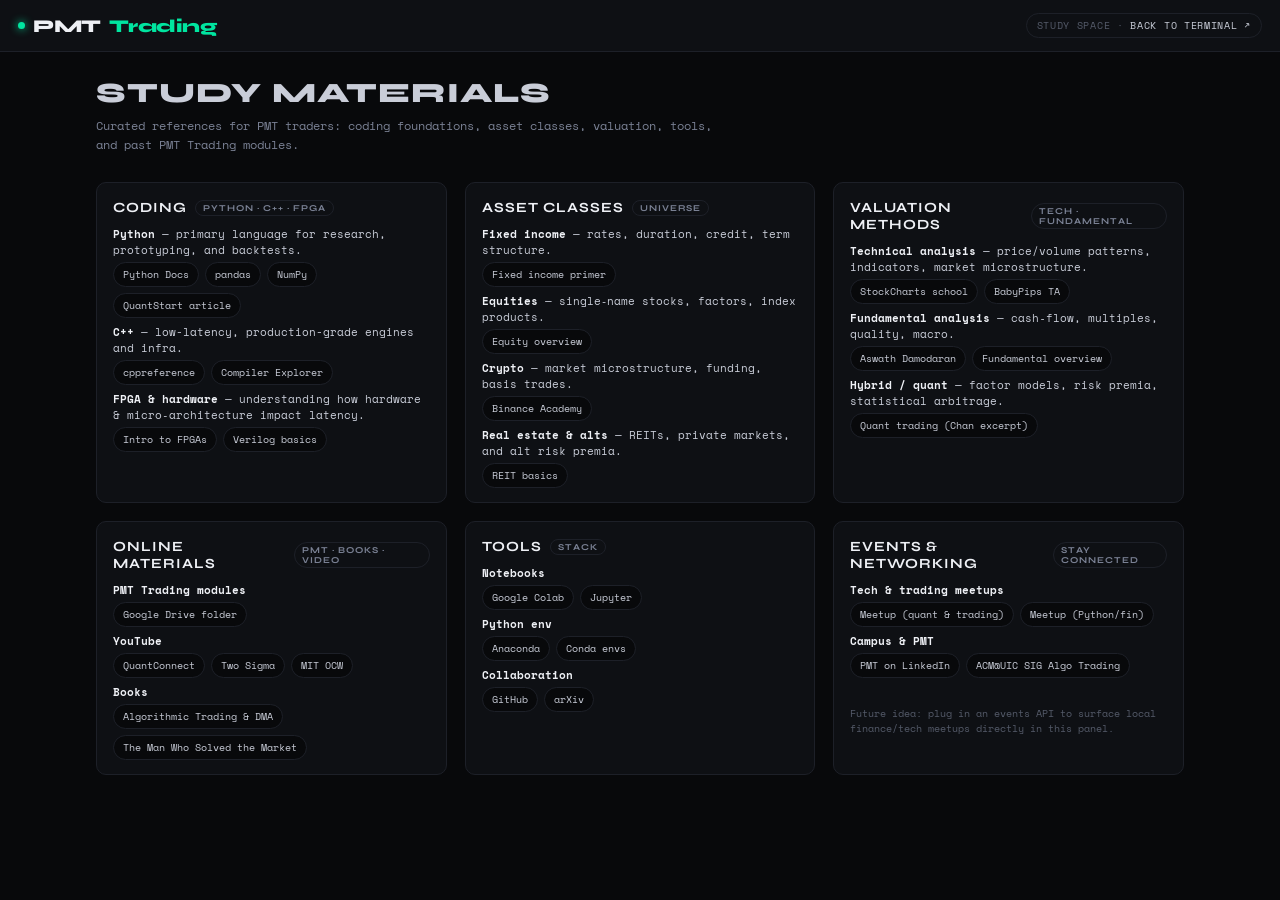
==== code/pmt-study.html @ c18924c0 "Add calendar page, RGB theme, and arcade upgrades Made-with: Cursor" ====
<!DOCTYPE html>
<html lang="en">
<head>
<meta charset="UTF-8" />
<meta name="viewport" content="width=device-width, initial-scale=1.0" />
<title>PMT Trading · Study Materials</title>
<link rel="preconnect" href="https://fonts.googleapis.com" />
<link href="https://fonts.googleapis.com/css2?family=Space+Mono:wght@400;700&family=Syne:wght@400;600;700;800&display=swap" rel="stylesheet" />
<style>
*,*::before,*::after{box-sizing:border-box;margin:0;padding:0}
body{
  min-height:100vh;
  background:#08090b;
  color:#c9cdd8;
  font-family:'Space Mono',monospace;
}
a{color:#4d9fff;text-decoration:none}
a:hover{text-decoration:underline}

/* Topbar (lightweight, echoes main app) */
#topbar{
  height:52px;
  background:#0e1014;
  border-bottom:1px solid #1d2028;
  display:flex;
  align-items:center;
  padding:0 18px;
  gap:18px;
}
#logo{
  font-family:'Syne',sans-serif;
  font-weight:800;
  font-size:18px;
  color:#eef0f5;
  letter-spacing:-0.5px;
  display:flex;
  align-items:center;
  gap:8px;
}
#logo em{color:#00e5a0;font-style:normal}
#logo::before{
  content:'';
  width:7px;height:7px;border-radius:50%;
  background:#00e5a0;
  box-shadow:0 0 8px #00e5a0;
}
.tb-pill{
  margin-left:auto;
  font-size:10px;
  color:#555b6a;
  border:1px solid #1d2028;
  border-radius:999px;
  padding:4px 10px;
  text-transform:uppercase;
  letter-spacing:.7px;
}
.tb-pill a{color:#c9cdd8}

/* Layout */
#shell{
  max-width:1120px;
  margin:24px auto 40px;
  padding:0 16px 32px;
}

header h1{
  font-family:'Syne',sans-serif;
  font-size:28px;
  font-weight:800;
  letter-spacing:1px;
  text-transform:uppercase;
  margin-bottom:6px;
}
header p{
  color:#7a8194;
  font-size:12px;
  max-width:640px;
  line-height:1.6;
}

.grid{
  margin-top:28px;
  display:grid;
  grid-template-columns:repeat(auto-fit,minmax(260px,1fr));
  gap:18px;
}

.card{
  background:#0e1014;
  border:1px solid #1d2028;
  border-radius:10px;
  padding:16px 16px 14px;
  display:flex;
  flex-direction:column;
  gap:10px;
}
.card h2{
  font-family:'Syne',sans-serif;
  font-size:14px;
  letter-spacing:1px;
  text-transform:uppercase;
  color:#eef0f5;
  display:flex;
  align-items:center;
  gap:8px;
}
.tag{
  font-size:9px;
  padding:2px 7px;
  border-radius:999px;
  border:1px solid #1d2028;
  color:#7a8194;
}
.card ul{
  list-style:none;
  display:flex;
  flex-direction:column;
  gap:6px;
  font-size:11px;
}
.card li span.label{
  font-weight:700;
  color:#eef0f5;
}
.pill-links{
  display:flex;
  flex-wrap:wrap;
  gap:6px;
  margin-top:4px;
}
.pill-links a{
  font-size:10px;
  padding:4px 9px;
  border-radius:999px;
  border:1px solid #1d2028;
  background:#08090b;
  color:#c9cdd8;
}
.pill-links a:hover{
  border-color:#4d9fff;
  background:#10131b;
}

.note{
  margin-top:18px;
  font-size:10px;
  color:#555b6a;
}

@media (max-width:640px){
  #shell{margin-top:18px}
  header h1{font-size:22px}
}
</style>
</head>
<body>

<div id="topbar">
  <div id="logo">PMT <em>Trading</em></div>
  <div class="tb-pill">
    Study space · <a href="pmt-trading.html">back to terminal ↗</a>
  </div>
</div>

<main id="shell">
  <header>
    <h1>Study Materials</h1>
    <p>
      Curated references for PMT traders: coding foundations, asset classes,
      valuation, tools, and past PMT Trading modules.
    </p>
  </header>

  <section class="grid">
    <!-- Coding -->
    <article class="card">
      <h2>Coding<span class="tag">Python · C++ · FPGA</span></h2>
      <ul>
        <li>
          <span class="label">Python</span> — primary language for research, prototyping, and backtests.
          <div class="pill-links">
            <a href="https://docs.python.org/3/" target="_blank">Python Docs</a>
            <a href="https://pandas.pydata.org/docs/" target="_blank">pandas</a>
            <a href="https://numpy.org/doc/" target="_blank">NumPy</a>
            <a href="https://www.quantstart.com/articles/backtesting-system-in-python/" target="_blank">QuantStart article</a>
          </div>
        </li>
        <li>
          <span class="label">C++</span> — low-latency, production-grade engines and infra.
          <div class="pill-links">
            <a href="https://en.cppreference.com/w/" target="_blank">cppreference</a>
            <a href="https://godbolt.org/" target="_blank">Compiler Explorer</a>
          </div>
        </li>
        <li>
          <span class="label">FPGA & hardware</span> — understanding how hardware & micro‑architecture impact latency.
          <div class="pill-links">
            <a href="https://www.intel.com/content/www/us/en/docs/programmable/683472/21-4/introduction-to-fpgas.html" target="_blank">Intro to FPGAs</a>
            <a href="https://asic-world.com/verilog/veritut.html" target="_blank">Verilog basics</a>
          </div>
        </li>
      </ul>
    </article>

    <!-- Asset Classes -->
    <article class="card">
      <h2>Asset Classes<span class="tag">Universe</span></h2>
      <ul>
        <li>
          <span class="label">Fixed income</span> — rates, duration, credit, term structure.
          <div class="pill-links">
            <a href="https://www.investopedia.com/terms/f/fixedincome.asp" target="_blank">Fixed income primer</a>
          </div>
        </li>
        <li>
          <span class="label">Equities</span> — single‑name stocks, factors, index products.
          <div class="pill-links">
            <a href="https://www.investopedia.com/terms/e/equity.asp" target="_blank">Equity overview</a>
          </div>
        </li>
        <li>
          <span class="label">Crypto</span> — market microstructure, funding, basis trades.
          <div class="pill-links">
            <a href="https://www.binance.com/en/academy" target="_blank">Binance Academy</a>
          </div>
        </li>
        <li>
          <span class="label">Real estate & alts</span> — REITs, private markets, and alt risk premia.
          <div class="pill-links">
            <a href="https://www.investopedia.com/terms/r/reit.asp" target="_blank">REIT basics</a>
          </div>
        </li>
      </ul>
    </article>

    <!-- Valuation methods -->
    <article class="card">
      <h2>Valuation Methods<span class="tag">Tech · Fundamental</span></h2>
      <ul>
        <li>
          <span class="label">Technical analysis</span> — price/volume patterns, indicators, market microstructure.
          <div class="pill-links">
            <a href="https://school.stockcharts.com/" target="_blank">StockCharts school</a>
            <a href="https://www.babypips.com/learn/forex/technical-analysis" target="_blank">BabyPips TA</a>
          </div>
        </li>
        <li>
          <span class="label">Fundamental analysis</span> — cash‑flow, multiples, quality, macro.
          <div class="pill-links">
            <a href="https://pages.stern.nyu.edu/~adamodar/" target="_blank">Aswath Damodaran</a>
            <a href="https://www.investopedia.com/terms/f/fundamentalanalysis.asp" target="_blank">Fundamental overview</a>
          </div>
        </li>
        <li>
          <span class="label">Hybrid / quant</span> — factor models, risk premia, statistical arbitrage.
          <div class="pill-links">
            <a href="https://www.efrontiers.com/sites/default/files/quantitative_trading_ernie_chan.pdf" target="_blank">Quant trading (Chan excerpt)</a>
          </div>
        </li>
      </ul>
    </article>

    <!-- Online materials -->
    <article class="card">
      <h2>Online Materials<span class="tag">PMT · Books · Video</span></h2>
      <ul>
        <li>
          <span class="label">PMT Trading modules</span>
          <div class="pill-links">
            <a href="https://drive.google.com/drive/u/1/folders/1NErR96wQvUYF7d6U8zVKXZE8G6Xy0hbm" target="_blank">Google Drive folder</a>
          </div>
        </li>
        <li>
          <span class="label">YouTube</span>
          <div class="pill-links">
            <a href="https://www.youtube.com/@QuantConnect" target="_blank">QuantConnect</a>
            <a href="https://www.youtube.com/@TwoSigma" target="_blank">Two Sigma</a>
            <a href="https://www.youtube.com/@mitocw" target="_blank">MIT OCW</a>
          </div>
        </li>
        <li>
          <span class="label">Books</span>
          <div class="pill-links">
            <a href="https://www.goodreads.com/book/show/967894.Algorithmic_Trading_and_DMA" target="_blank">Algorithmic Trading & DMA</a>
            <a href="https://www.goodreads.com/book/show/103699.The_Man_Who_Solved_the_Market" target="_blank">The Man Who Solved the Market</a>
          </div>
        </li>
      </ul>
    </article>

    <!-- Tools -->
    <article class="card">
      <h2>Tools<span class="tag">Stack</span></h2>
      <ul>
        <li>
          <span class="label">Notebooks</span>
          <div class="pill-links">
            <a href="https://colab.research.google.com/" target="_blank">Google Colab</a>
            <a href="https://jupyter.org/" target="_blank">Jupyter</a>
          </div>
        </li>
        <li>
          <span class="label">Python env</span>
          <div class="pill-links">
            <a href="https://www.anaconda.com/download" target="_blank">Anaconda</a>
            <a href="https://docs.conda.io/projects/conda/en/latest/user-guide/tasks/manage-environments.html" target="_blank">Conda envs</a>
          </div>
        </li>
        <li>
          <span class="label">Collaboration</span>
          <div class="pill-links">
            <a href="https://github.com/" target="_blank">GitHub</a>
            <a href="https://arxiv.org/" target="_blank">arXiv</a>
          </div>
        </li>
      </ul>
    </article>

    <!-- Events -->
    <article class="card">
      <h2>Events & Networking<span class="tag">Stay Connected</span></h2>
      <ul>
        <li>
          <span class="label">Tech & trading meetups</span>
          <div class="pill-links">
            <a href="https://www.meetup.com/find/?keywords=quant%20trading" target="_blank">Meetup (quant & trading)</a>
            <a href="https://www.meetup.com/find/?keywords=python%20finance" target="_blank">Meetup (Python/fin)</a>
          </div>
        </li>
        <li>
          <span class="label">Campus & PMT</span>
          <div class="pill-links">
            <a href="https://www.linkedin.com/company/portfolio-management-team/about/" target="_blank">PMT on LinkedIn</a>
            <a href="https://acm-uic.github.io/sigs/algotrading/" target="_blank">ACM@UIC SIG Algo Trading</a>
          </div>
        </li>
      </ul>
      <p class="note">
        Future idea: plug in an events API to surface local finance/tech meetups directly in this panel.
      </p>
    </article>
  </section>
</main>

</body>
</html>
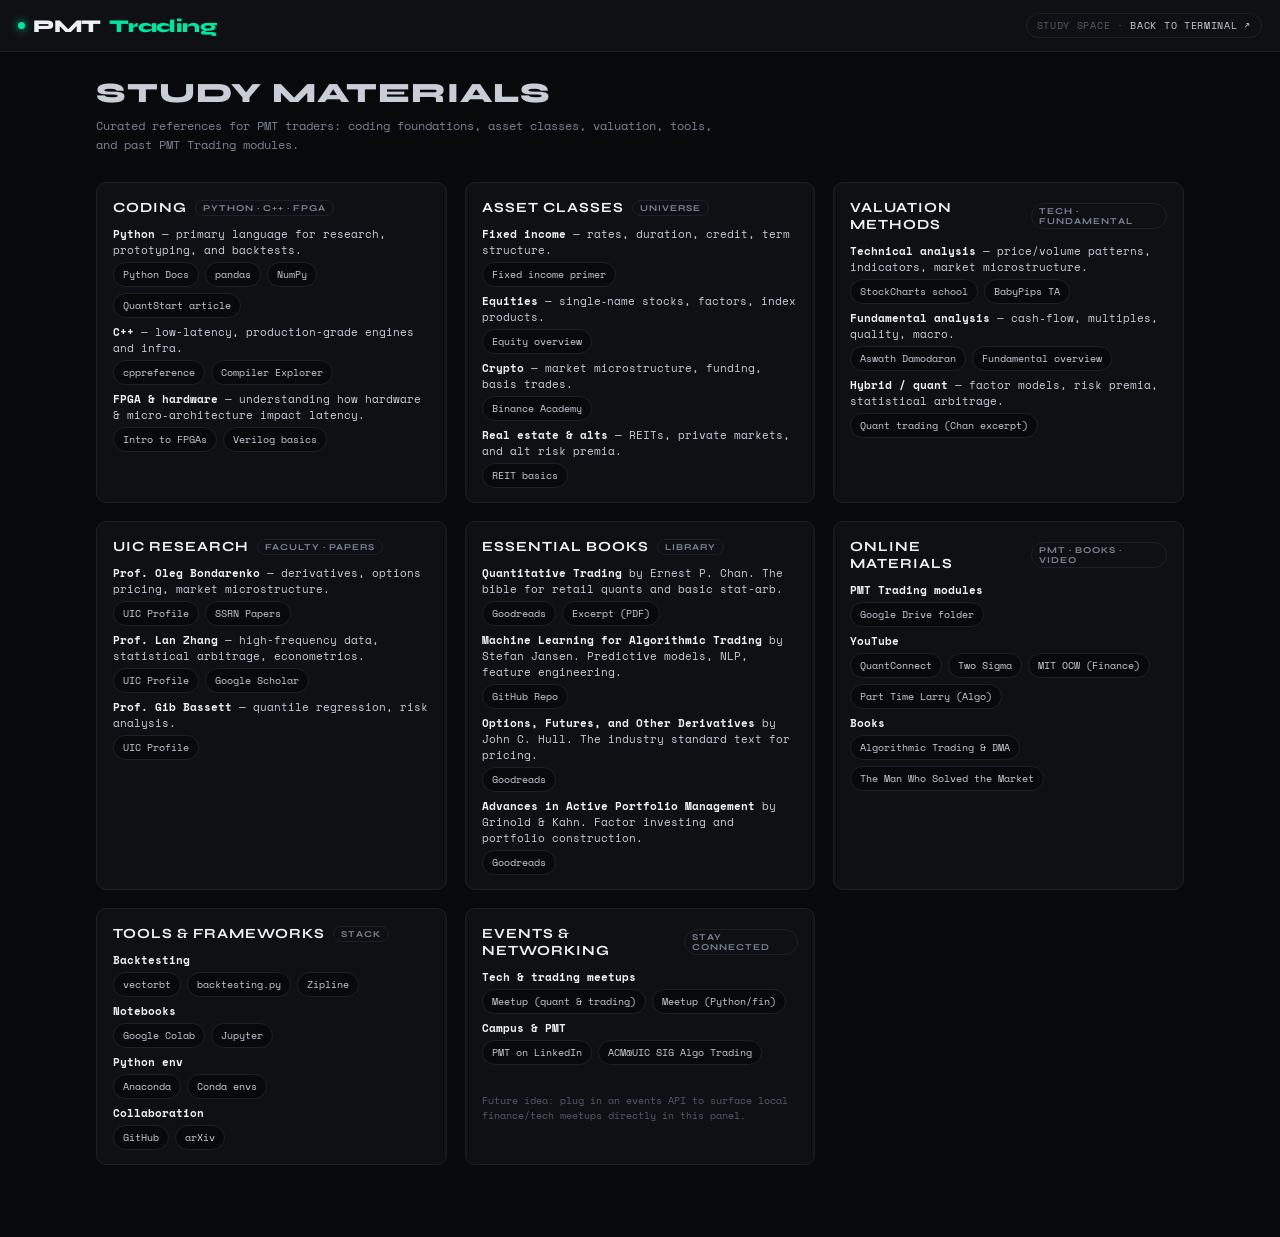
==== commit 81abcd29: "Enhance UI with calendar map, order books, study materials, and chess Made-with: Cursor" ====
--- a/code/pmt-study.html
+++ b/code/pmt-study.html
@@ -85,7 +85,7 @@
   gap:18px;
 }
 
-.card{
+.study-card{
   background:#0e1014;
   border:1px solid #1d2028;
   border-radius:10px;
@@ -94,7 +94,7 @@
   flex-direction:column;
   gap:10px;
 }
-.card h2{
+.study-card h2{
   font-family:'Syne',sans-serif;
   font-size:14px;
   letter-spacing:1px;
@@ -111,14 +111,14 @@
   border:1px solid #1d2028;
   color:#7a8194;
 }
-.card ul{
+.study-card ul{
   list-style:none;
   display:flex;
   flex-direction:column;
   gap:6px;
   font-size:11px;
 }
-.card li span.label{
+.study-card li span.label{
   font-weight:700;
   color:#eef0f5;
 }
@@ -173,7 +173,7 @@
 
   <section class="grid">
     <!-- Coding -->
-    <article class="card">
+    <article class="study-card">
       <h2>Coding<span class="tag">Python · C++ · FPGA</span></h2>
       <ul>
         <li>
@@ -203,7 +203,7 @@
     </article>
 
     <!-- Asset Classes -->
-    <article class="card">
+    <article class="study-card">
       <h2>Asset Classes<span class="tag">Universe</span></h2>
       <ul>
         <li>
@@ -234,7 +234,7 @@
     </article>
 
     <!-- Valuation methods -->
-    <article class="card">
+    <article class="study-card">
       <h2>Valuation Methods<span class="tag">Tech · Fundamental</span></h2>
       <ul>
         <li>
@@ -260,8 +260,67 @@
       </ul>
     </article>
 
+    <!-- UIC Research -->
+    <article class="study-card">
+      <h2>UIC Research<span class="tag">Faculty · Papers</span></h2>
+      <ul>
+        <li>
+          <span class="label">Prof. Oleg Bondarenko</span> — derivatives, options pricing, market microstructure.
+          <div class="pill-links">
+            <a href="https://business.uic.edu/profiles/bondarenko-oleg/" target="_blank">UIC Profile</a>
+            <a href="https://papers.ssrn.com/sol3/cf_dev/AbsByAuth.cfm?per_id=148152" target="_blank">SSRN Papers</a>
+          </div>
+        </li>
+        <li>
+          <span class="label">Prof. Lan Zhang</span> — high-frequency data, statistical arbitrage, econometrics.
+          <div class="pill-links">
+            <a href="https://business.uic.edu/profiles/lan-zhang/" target="_blank">UIC Profile</a>
+            <a href="https://scholar.google.com/citations?user=Y0q_BngAAAAJ" target="_blank">Google Scholar</a>
+          </div>
+        </li>
+        <li>
+          <span class="label">Prof. Gib Bassett</span> — quantile regression, risk analysis.
+          <div class="pill-links">
+            <a href="https://gib.people.uic.edu/" target="_blank">UIC Profile</a>
+          </div>
+        </li>
+      </ul>
+    </article>
+
+    <!-- Essential Books -->
+    <article class="study-card">
+      <h2>Essential Books<span class="tag">Library</span></h2>
+      <ul>
+        <li>
+          <span class="label">Quantitative Trading</span> by Ernest P. Chan. The bible for retail quants and basic stat-arb.
+          <div class="pill-links">
+            <a href="https://www.goodreads.com/book/show/443641.Quantitative_Trading" target="_blank">Goodreads</a>
+            <a href="https://www.efrontiers.com/sites/default/files/quantitative_trading_ernie_chan.pdf" target="_blank">Excerpt (PDF)</a>
+          </div>
+        </li>
+        <li>
+          <span class="label">Machine Learning for Algorithmic Trading</span> by Stefan Jansen. Predictive models, NLP, feature engineering.
+          <div class="pill-links">
+            <a href="https://github.com/stefan-jansen/machine-learning-for-trading" target="_blank">GitHub Repo</a>
+          </div>
+        </li>
+        <li>
+          <span class="label">Options, Futures, and Other Derivatives</span> by John C. Hull. The industry standard text for pricing.
+          <div class="pill-links">
+            <a href="https://www.goodreads.com/book/show/288229.Options_Futures_and_Other_Derivatives" target="_blank">Goodreads</a>
+          </div>
+        </li>
+        <li>
+          <span class="label">Advances in Active Portfolio Management</span> by Grinold & Kahn. Factor investing and portfolio construction.
+          <div class="pill-links">
+            <a href="https://www.goodreads.com/book/show/6966155-advances-in-active-portfolio-management" target="_blank">Goodreads</a>
+          </div>
+        </li>
+      </ul>
+    </article>
+
     <!-- Online materials -->
-    <article class="card">
+    <article class="study-card">
       <h2>Online Materials<span class="tag">PMT · Books · Video</span></h2>
       <ul>
         <li>
@@ -275,7 +334,8 @@
           <div class="pill-links">
             <a href="https://www.youtube.com/@QuantConnect" target="_blank">QuantConnect</a>
             <a href="https://www.youtube.com/@TwoSigma" target="_blank">Two Sigma</a>
-            <a href="https://www.youtube.com/@mitocw" target="_blank">MIT OCW</a>
+            <a href="https://www.youtube.com/@mitocw" target="_blank">MIT OCW (Finance)</a>
+            <a href="https://www.youtube.com/c/PartTimeLarry" target="_blank">Part Time Larry (Algo)</a>
           </div>
         </li>
         <li>
@@ -289,9 +349,17 @@
     </article>
 
     <!-- Tools -->
-    <article class="card">
-      <h2>Tools<span class="tag">Stack</span></h2>
-      <ul>
+    <article class="study-card">
+      <h2>Tools & Frameworks<span class="tag">Stack</span></h2>
+      <ul>
+        <li>
+          <span class="label">Backtesting</span>
+          <div class="pill-links">
+            <a href="https://vectorbt.dev/" target="_blank">vectorbt</a>
+            <a href="https://kernc.github.io/backtesting.py/" target="_blank">backtesting.py</a>
+            <a href="https://www.zipline.io/" target="_blank">Zipline</a>
+          </div>
+        </li>
         <li>
           <span class="label">Notebooks</span>
           <div class="pill-links">
@@ -317,7 +385,7 @@
     </article>
 
     <!-- Events -->
-    <article class="card">
+    <article class="study-card">
       <h2>Events & Networking<span class="tag">Stay Connected</span></h2>
       <ul>
         <li>
